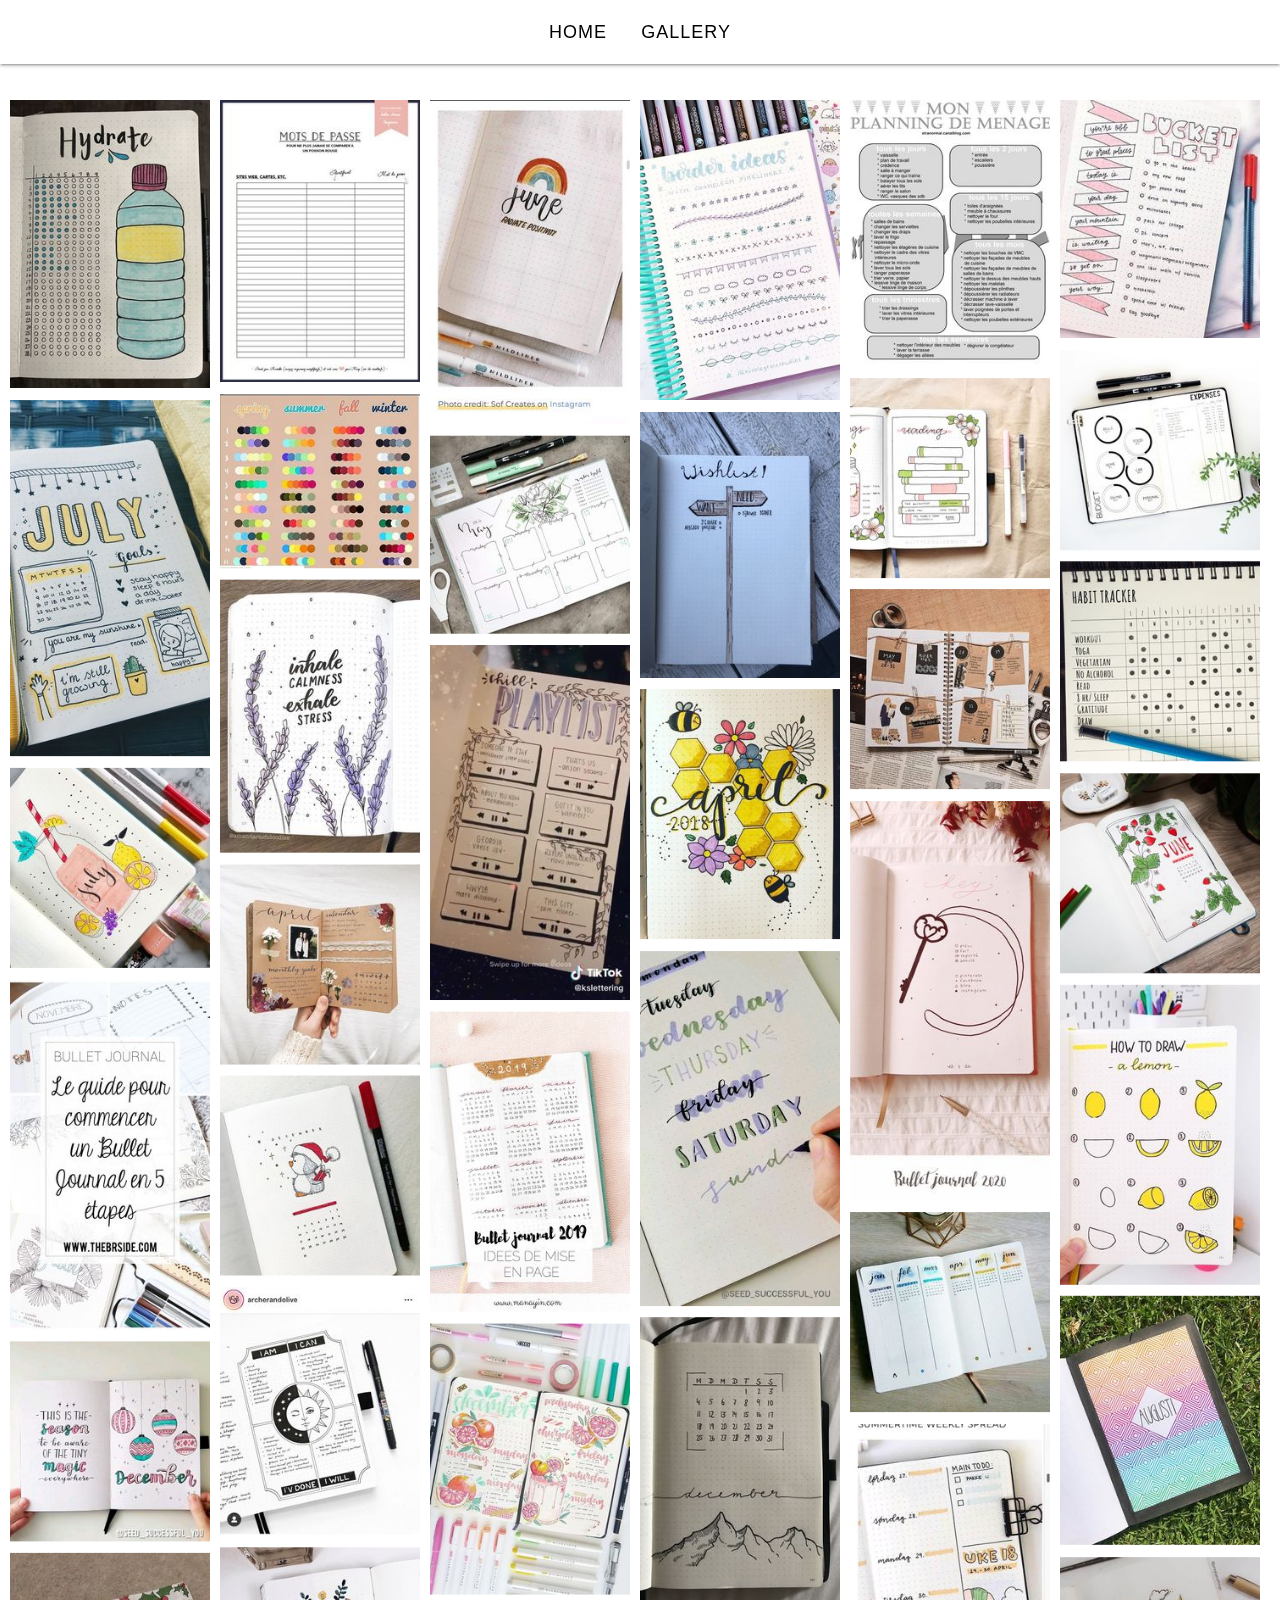
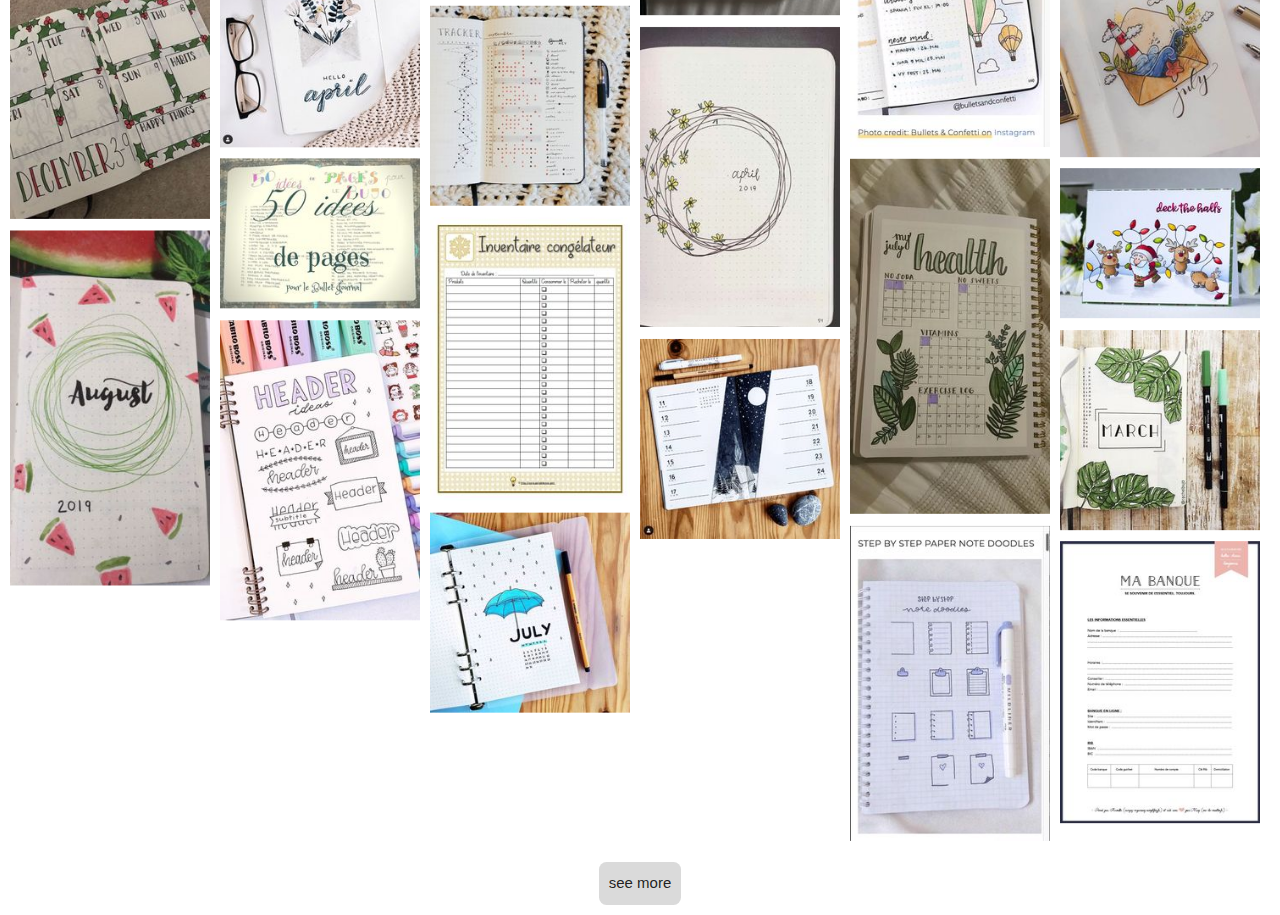
==== index.html @ d93757de "x" ====
<!DOCTYPE html>
<html>
    <head>


        <script src="https://ajax.googleapis.com/ajax/libs/jquery/3.5.1/jquery.min.js"></script>

        <script src="masonry.pkgd.min.js"></script>
        <script src="imagesloaded.js"></script>

         <link type="text/css" rel="stylesheet" href="lib/materialize/css/materialize.min.css"  media="screen,projection"/>
         <link rel="stylesheet" type="text/css" href="mystyle.css">
    </head>
<body>


  <nav class="nav-center" role="navigation">
     <div class="nav-wrapper">

         <ul id="nav-mobile">
             <li><a href="#">Home</a></li>
             <li><a href="#study">Gallery</a></li>
         </ul>
     </div>
 </nav>


    <div class="grid">

    </div>
    <div id="seeMore">
      <div>
        see more
      </div>
      </div>

</body>
    <script src="myScript.js"></script>
</html>
---- mystyle.css ----
body{
    margin: 0;
}
.grid {
    margin: 10px;
    margin-top: 100px;
    
}
.grid-item {
    width: 200px;
    margin-bottom: 5px;

}
.grid-item--width2 { width: 400px; }


img{
    width: 100%;
}


#seeMore{
  display: flex;
  align-items: center;
  justify-content: center;
  margin-bottom: 10px;
}
#seeMore div{
  padding: 10px;
  background: #dadada;
  border-radius: 0.5rem;
  text-align: center;
  cursor: pointer;
}











nav{
        position: fixed;
        top: 0px;
        background-color: rgba(255, 255, 255, 0.67);
      }
      nav .nav-wrapper {
      }
      .downloadCSV{
        width: 25px !important;
        position: relative;
        top: 7px;
      }
      div.tooltip {
        position: absolute;
        text-align: center;
        display: inline-block;
        /* width: 100; */
        /* height: 28px; */
        padding: 7px;
        border-radius: 5px;
        font: 12px sans-serif;
        background: rgb(153, 180, 214);
        /* border: 0px; */
        /* border: solid 0.5px dimgrey; */
        pointer-events: none;
        font-family: -apple-system,system-ui,BlinkMacSystemFont,"Segoe UI",Roboto,"Helvetica Neue",Arial,sans-serif;
      }

      nav.nav-center ul {
          text-align: center;
      }
      nav.nav-center ul li {
          display: inline;
          float: none;
          text-transform: uppercase;
      }
      nav.nav-center ul li a {
        display: inline-block;
        color: black;
        font-size: 18px;
        text-transform: uppercase;
        font-weight: 400;
        letter-spacing: 1px;
        color: black;
        /* background-color: rgba(255, 255, 255, 0.24); */
      }

      .navigation{
      background-color: rgba(255, 255, 255, 1);
  }
  .navigation li{
      display: inline-block;
      float: none;
  }
  .navigation ul{
      float: none;
      margin: 0 auto;
      display: block;
      text-align: center;
  }
  .navigation a {

      text-transform: uppercase;
      font-weight: 400;
      letter-spacing: 1px;
      color: black;
  }
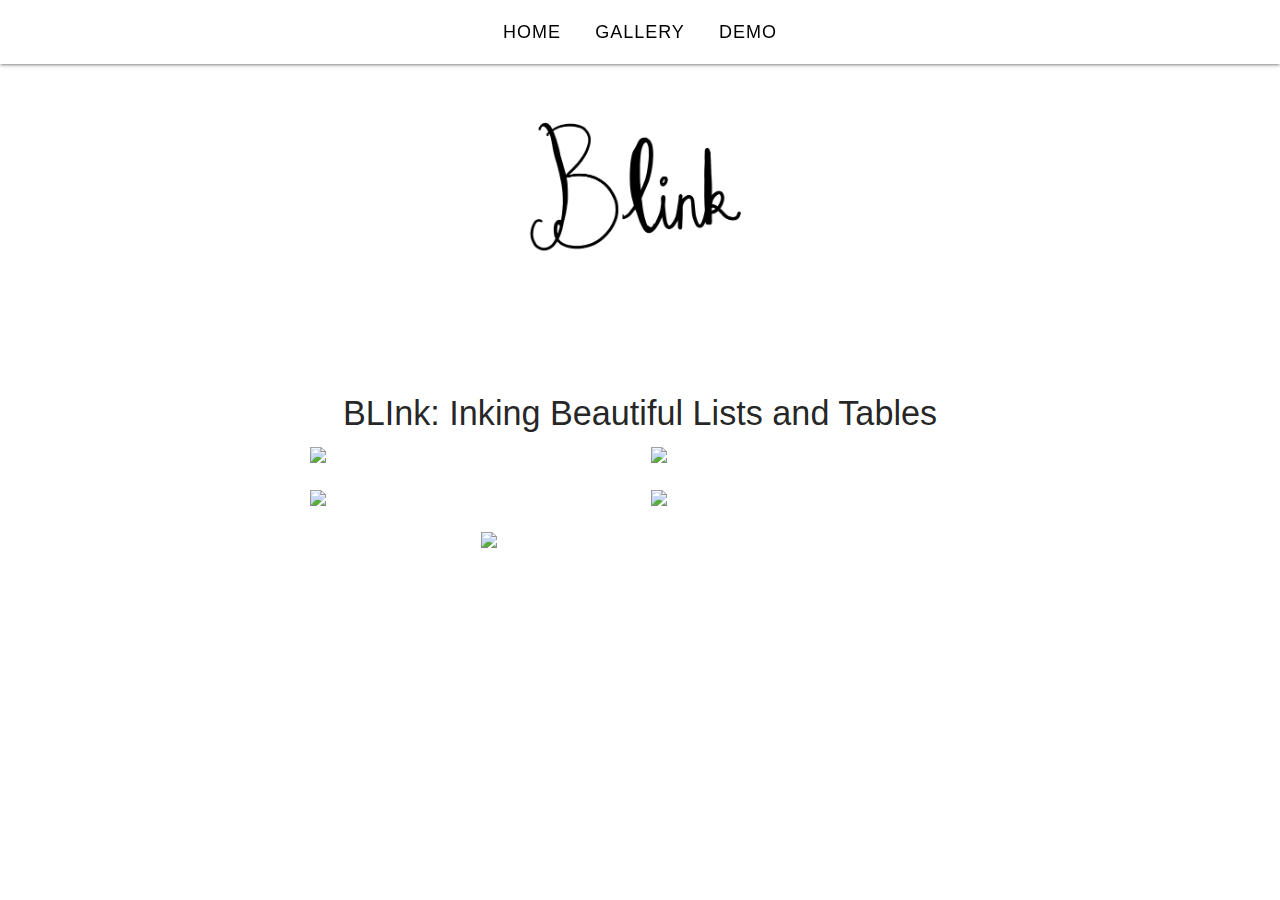
==== commit e571764e: "x" ====
--- a/index.html
+++ b/index.html
@@ -18,22 +18,49 @@
      <div class="nav-wrapper">
 
          <ul id="nav-mobile">
-             <li><a href="#">Home</a></li>
-             <li><a href="#study">Gallery</a></li>
+            <li><a href="index.html">Home</a></li>
+            <li><a href="examples.html">Gallery</a></li>
+            <li><a href="usecases.html">Demo</a></li>
          </ul>
      </div>
  </nav>
+ <!-- <div class="intro-header">
+
+</div> -->
 
 
-    <div class="grid">
 
+    <div id='image'>
+
+        <img src='images/blink.png' />
     </div>
-    <div id="seeMore">
-      <div>
-        see more
-      </div>
+
+    <div class="row">
+        <div class="col m8 offset-m2 headTitle center">
+          <h4>BLInk: Inking Beautiful Lists and Tables</h4>
+        </div>
+       
+        <div class="col m6 offset-m3 justify">
+            <!-- When editing or reviewing a document, people directly overlay ink marks on content. For instance, they underline words, or circle elements in a figure. These overlay marks often accompany in-context annotations in the form of handwritten footnotes and marginalia. People tend to put annotations close to the content that elicited them, but have to compose with the often-limited whitespace. We introduce SpaceInk, a design space of pen+touch techniques that make room for in-context annotations by dynamically reflowing documents. We identify representative techniques in this design space, spanning both new ones and existing ones. We evaluate them in a user study, with results that inform the design of a prototype system. Our system lets users concentrate on capturing fleeting thoughts, streamlining the overall annotation process by enabling the fluid inverleaving of space-making gestures with freeform ink.</div> -->
       </div>
 
+
+    <div id= "content">
+        <div class="row" class='examples'>
+            <div class="col s4 offset-s2"><img src='images/capture (1).png' /></div>
+            <div class="col s4"><img src='images/capture (2).png' /></div>
+            
+        </div>    
+        <div class="row" class='examples'>
+            <div class="col s4 offset-s2"><img src='images/capture (3).png' /></div>
+            <div class="col s4"><img src='images/capture (4).png' /></div>
+        </div>
+        <div class="row" class='examples'>
+            
+            <div class="col s4 offset-s4"><img src='images/capture (5).png' /></div> 
+        </div>
+    </div>
+
 </body>
-    <script src="myScript.js"></script>
+    
 </html>
--- a/mystyle.css
+++ b/mystyle.css
@@ -12,10 +12,43 @@
 
 }
 .grid-item--width2 { width: 400px; }
-
+#examples{
+  margin-top: 50px;
+  
+}
 
 img{
     width: 100%;
+}
+video{
+  width: 100%;
+}
+#content{
+  margin: auto;
+  margin-top: 100px;
+  width: 80%;
+}
+#image{
+  width: 250px;
+  margin: auto;
+  margin-top: 100px;
+}
+.intro-header{
+  background: url('images/capture3.png');
+  background-size: 100%;
+  background-position-y: -150px;
+  background-repeat: no-repeat;
+  height: 300px;
+  overflow-y: hidden;
+  overflow-x: hidden;
+  object-fit: cover;
+
+}
+.container{
+  overflow-x: hidden;
+  width: 100%;
+  min-height: 1000px;
+  text-align: justify;
 }
 
 
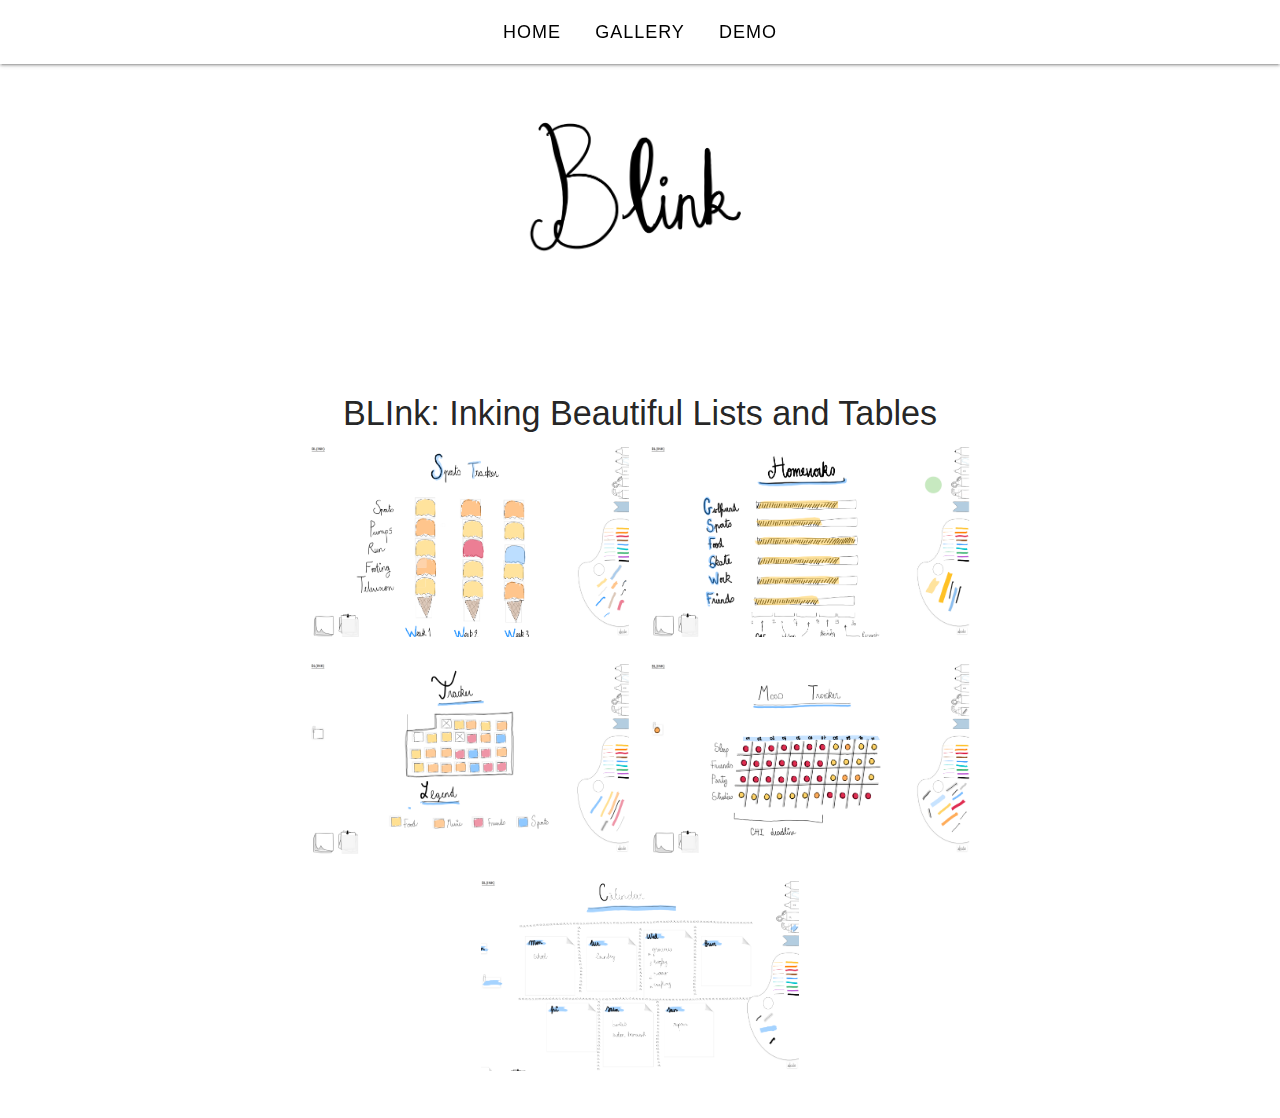
==== commit 4d77d24c: "x" ====
--- a/index.html
+++ b/index.html
@@ -47,7 +47,7 @@
 
     <div id= "content">
         <div class="row" class='examples'>
-            <div class="col s4 offset-s2"><img src='images/capture (1).png' /></div>
+            <div class="col s4 offset-s2"><img src='images/capture (1).PNG' /></div>
             <div class="col s4"><img src='images/capture (2).png' /></div>
             
         </div>    
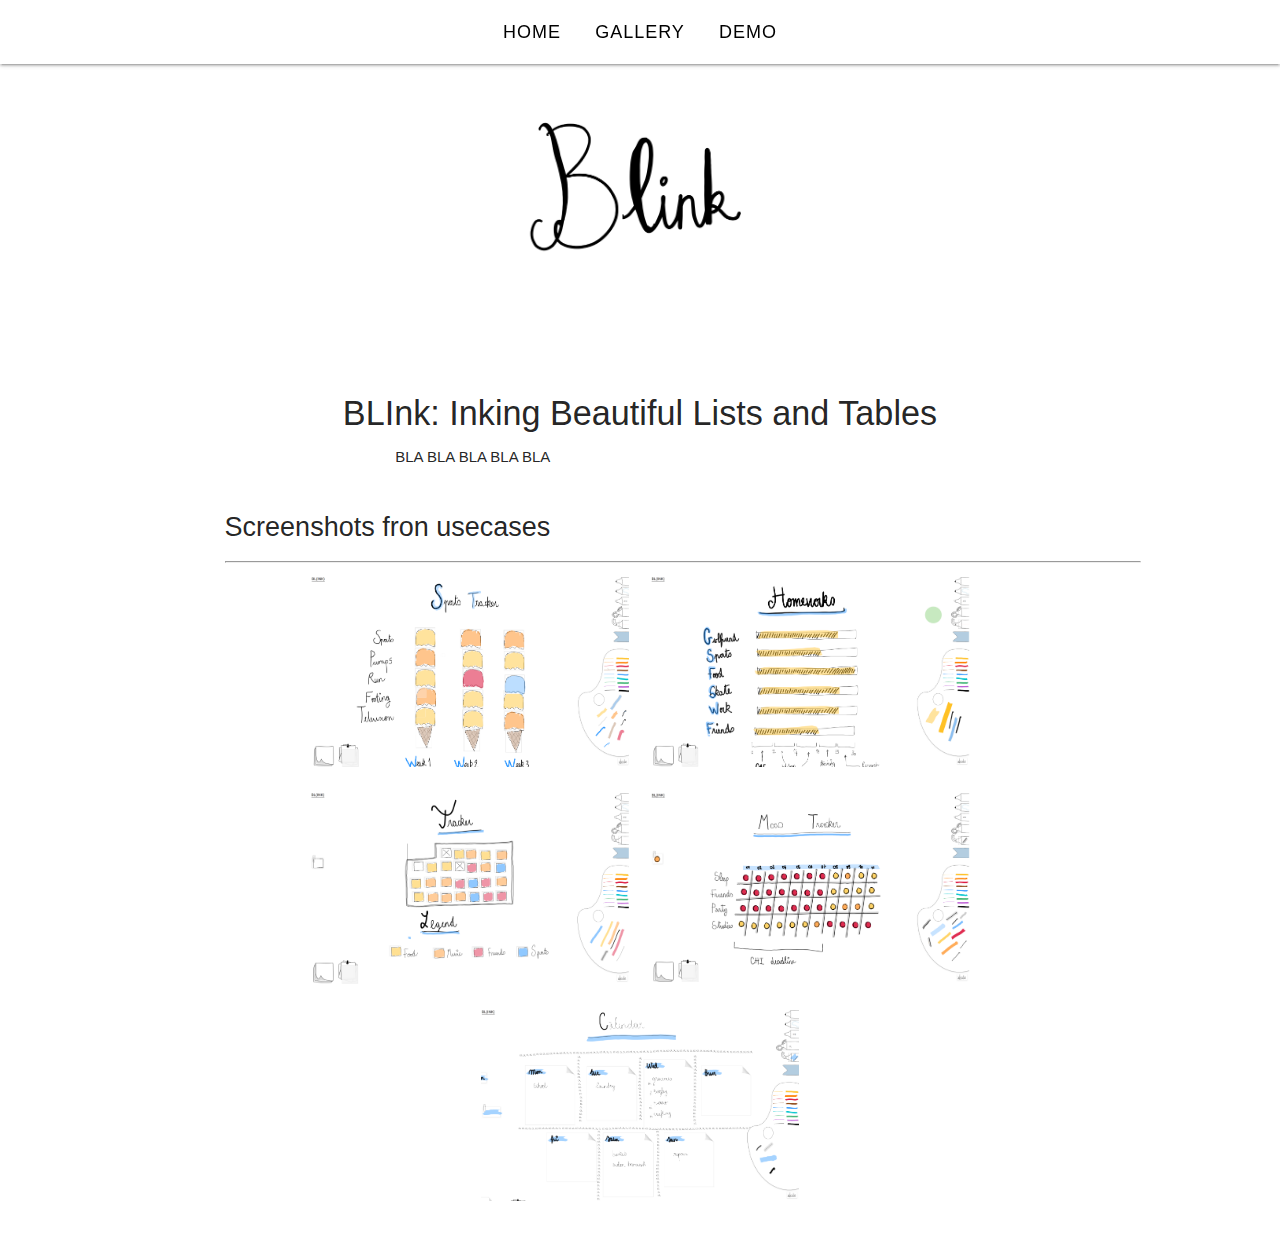
==== commit 7c503470: "x" ====
--- a/index.html
+++ b/index.html
@@ -35,17 +35,28 @@
         <img src='images/blink.png' />
     </div>
 
-    <div class="row">
-        <div class="col m8 offset-m2 headTitle center">
-          <h4>BLInk: Inking Beautiful Lists and Tables</h4>
+    <div id= "content">
+        <div class="row">
+            <div class="col m8 offset-m2 headTitle center">
+            <h4>BLInk: Inking Beautiful Lists and Tables</h4>
+            </div>
+        
+            <div class="col m6 offset-m3 justify">
+                BLA BLA BLA BLA BLA
+            </div>
+
+        <br/>
+        <br/>
+        <br/>
+        <br/>
+        <br/>
+        <br/>
+    
+ 
+        <div class="col m11 offset-m1 headTitle" style="font-size:180%">
+            Screenshots fron usecases
+        <hr>
         </div>
-       
-        <div class="col m6 offset-m3 justify">
-            <!-- When editing or reviewing a document, people directly overlay ink marks on content. For instance, they underline words, or circle elements in a figure. These overlay marks often accompany in-context annotations in the form of handwritten footnotes and marginalia. People tend to put annotations close to the content that elicited them, but have to compose with the often-limited whitespace. We introduce SpaceInk, a design space of pen+touch techniques that make room for in-context annotations by dynamically reflowing documents. We identify representative techniques in this design space, spanning both new ones and existing ones. We evaluate them in a user study, with results that inform the design of a prototype system. Our system lets users concentrate on capturing fleeting thoughts, streamlining the overall annotation process by enabling the fluid inverleaving of space-making gestures with freeform ink.</div> -->
-      </div>
-
-
-    <div id= "content">
         <div class="row" class='examples'>
             <div class="col s4 offset-s2"><img src='images/capture (1).PNG' /></div>
             <div class="col s4"><img src='images/capture (2).png' /></div>
--- a/mystyle.css
+++ b/mystyle.css
@@ -80,6 +80,7 @@
         position: fixed;
         top: 0px;
         background-color: rgba(255, 255, 255, 0.67);
+        z-index: 1;
       }
       nav .nav-wrapper {
       }
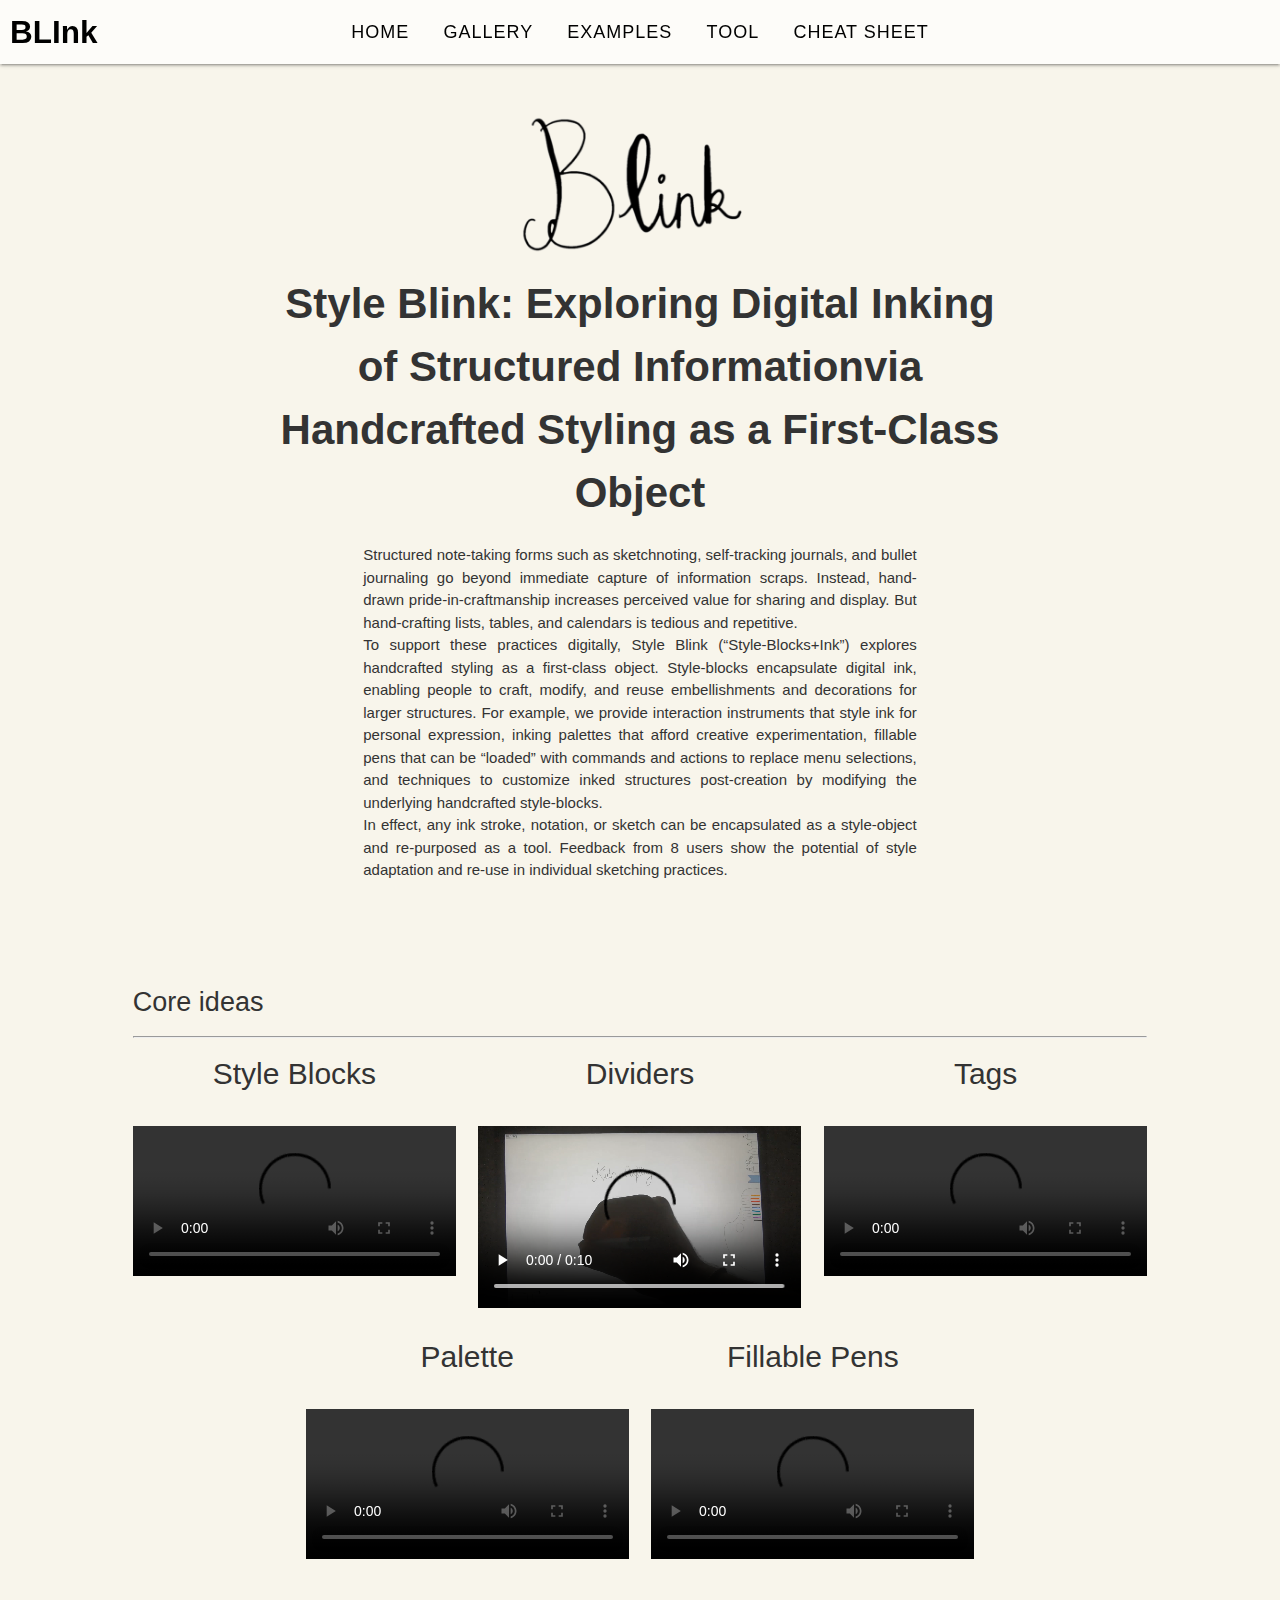
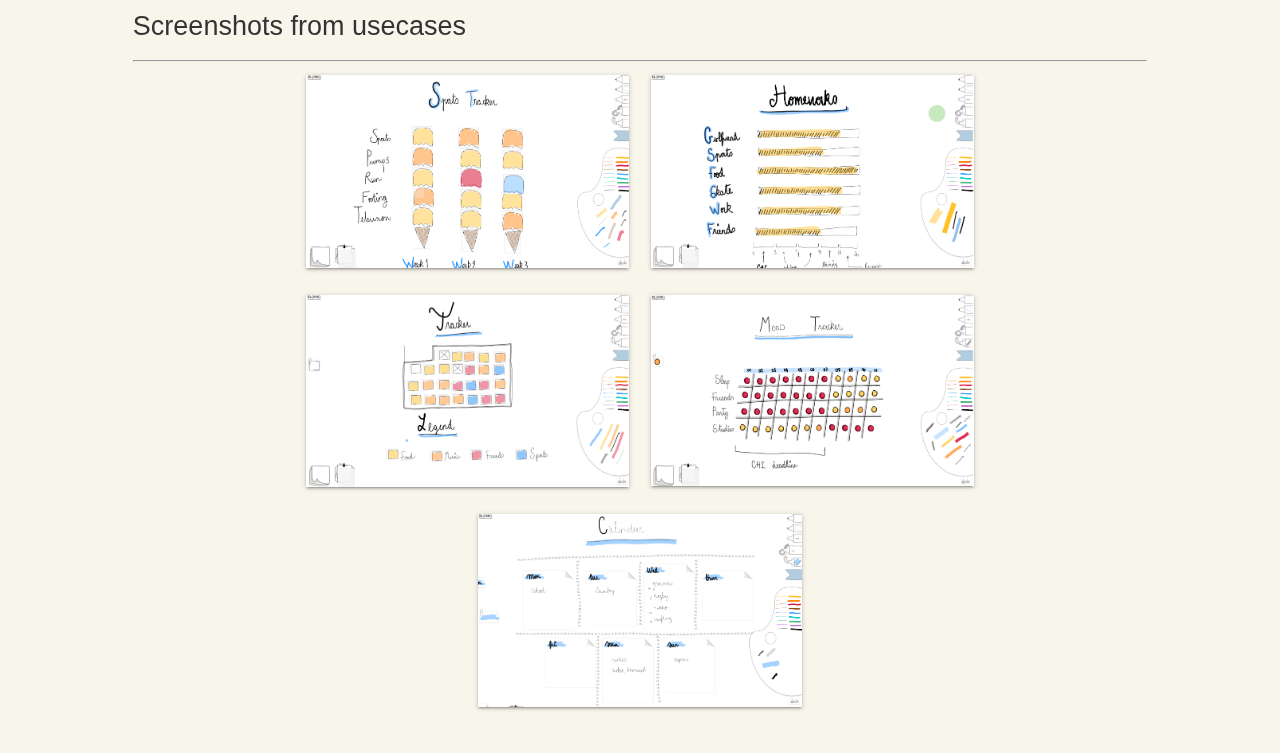
==== commit 528c2652: "x" ====
--- a/index.html
+++ b/index.html
@@ -2,28 +2,32 @@
 <html>
     <head>
 
+        <link href="https://fonts.googleapis.com/css?family=Noto+Sans|Roboto+Mono|Work+Sans:400,700&display=swap" rel="stylesheet">
 
         <script src="https://ajax.googleapis.com/ajax/libs/jquery/3.5.1/jquery.min.js"></script>
 
-        <script src="masonry.pkgd.min.js"></script>
-        <script src="imagesloaded.js"></script>
+        <script src="lib/masonry.pkgd.min.js"></script>
+        <script src="lib/imagesloaded.js"></script>
 
          <link type="text/css" rel="stylesheet" href="lib/materialize/css/materialize.min.css"  media="screen,projection"/>
-         <link rel="stylesheet" type="text/css" href="mystyle.css">
+         <link rel="stylesheet" type="text/css" href="lib/mystyle.css">
     </head>
 <body>
 
 
-  <nav class="nav-center" role="navigation">
-     <div class="nav-wrapper">
-
-         <ul id="nav-mobile">
-            <li><a href="index.html">Home</a></li>
-            <li><a href="examples.html">Gallery</a></li>
-            <li><a href="usecases.html">Demo</a></li>
-         </ul>
-     </div>
- </nav>
+    <nav class="nav-center" role="navigation">
+        <div class="nav-wrapper">
+           <a href="#" class="brand-logo">BLInk</a>
+            <ul id="nav-mobile">
+               <li><a href="index.html">Home</a></li>
+               <!-- <li><a href="features.html">Features</a></li> -->
+               <li><a href="examples.html">Gallery</a></li>
+               <li><a href="usecases.html">Examples</a></li>
+               <li><a href="tool/index.html">Tool</a></li>
+               <li><a href="sheet.html">Cheat Sheet</a></li>
+            </ul>
+        </div>
+    </nav>
  <!-- <div class="intro-header">
 
 </div> -->
@@ -32,33 +36,92 @@
 
     <div id='image'>
 
-        <img src='images/blink.png' />
+        <img src='images/blink2.png' />
     </div>
+
+    <div id= "content" style="margin-top:0px;">
+
+
+        <div class="row">
+            <div class="col m8 offset-m2 headTitle2 center">
+            Style Blink: Exploring Digital Inking of Structured Informationvia Handcrafted Styling as a First-Class Object
+            </div>
+            <br/>
+            <div class="col m6 offset-m3 justify">
+                Structured note-taking forms such as sketchnoting, self-tracking journals, and bullet journaling go beyond immediate capture of information scraps. 
+                Instead, hand-drawn pride-in-craftmanship increases perceived value for sharing and display. 
+                But hand-crafting lists, tables, and calendars is tedious and repetitive. 
+                <br/>
+                To support these practices digitally, Style Blink (“Style-Blocks+Ink”) explores handcrafted styling as a first-class object. 
+                Style-blocks encapsulate digital ink, enabling people to craft, modify, and reuse embellishments and decorations for larger structures. 
+                For example, we provide interaction instruments that style ink for personal expression, inking palettes that afford creative experimentation, fillable pens that can be “loaded” with commands and actions to replace menu selections, and techniques to customize inked structures post-creation by modifying the underlying handcrafted style-blocks. 
+                <br/>
+                In effect, any ink stroke, notation, or sketch can be encapsulated as a style-object and re-purposed as a tool. 
+                Feedback from 8 users show the potential of style adaptation and re-use in individual sketching practices.
+            </div>
+
+    </div>
+
+
 
     <div id= "content">
         <div class="row">
-            <div class="col m8 offset-m2 headTitle center">
-            <h4>BLInk: Inking Beautiful Lists and Tables</h4>
+            <div class="col m12 offset-m0 headTitle" style="font-size:180%">
+                Core ideas
+            <hr>
+            
+        </div>
+        <div class="row">
+            <div class="col m4  featureHeader" >
+                Style Blocks
             </div>
-        
-            <div class="col m6 offset-m3 justify">
-                BLA BLA BLA BLA BLA
+            <div class="col m4  featureHeader">
+                Dividers
+      
+            </div>
+            <div class="col m4 featureHeader">
+                Tags
+       
             </div>
 
-        <br/>
-        <br/>
-        <br/>
-        <br/>
-        <br/>
-        <br/>
-    
+           
+            
+        </div>
+        <div class="row" class='examples'>
+            <div class="col m4"><div class="subheader"><video controls=""><source src="images/Blocks.mp4" type="video/mp4"></video></div></div>
+            <div class="col m4"><div class="subheader"><video controls=""><source src="images/Dividers.mp4" type="video/mp4"></video></div></div>
+            <div class="col m4"><div class="subheader"><video controls=""><source src="images/Tags.mp4" type="video/mp4"></video></div></div>
+            
+        </div>  
+
+
+        <div class="row">
+            <div class="col m4 offset-m2 featureHeader" >
+                Palette
+            </div>
+            <div class="col m4  featureHeader">
+                Fillable Pens
+      
+            </div>
+
+        </div>
+        <div class="row" class='examples'>
+            <div class="col m4 offset-m2"><div class="subheader"><video controls=""><source src="images/Palette.mp4" type="video/mp4"></video></div></div>
+            <div class="col m4"><div class="subheader"><video controls=""><source src="images/FillablePens.mp4" type="video/mp4"></video></div></div>
+
+        </div>  
+
+
+    </div>
+
+    <div class="row">
  
-        <div class="col m11 offset-m1 headTitle" style="font-size:180%">
-            Screenshots fron usecases
+        <div class="col m12 offset-m0 headTitle" style="font-size:180%">
+            Screenshots from usecases
         <hr>
         </div>
         <div class="row" class='examples'>
-            <div class="col s4 offset-s2"><img src='images/capture (1).PNG' /></div>
+            <div class="col s4 offset-s2"><img src='images/capture (1).png' /></div>
             <div class="col s4"><img src='images/capture (2).png' /></div>
             
         </div>    
--- a/lib/mystyle.css
+++ b/lib/mystyle.css
@@ -0,0 +1,177 @@
+body{
+    margin: 0;
+    /* font: 14px/1.5 "Work Sans", sans-serif; */
+
+    background-color: #f8f5eb;
+    /* background-image: url('../images/noise.png'); */
+    color: #333;
+}
+.grid {
+    margin: 10px;
+    margin-top: 100px;
+    
+}
+.justify{
+  text-align: justify;
+}
+h1{
+  font-weight: bold;
+}
+.headTitle2{
+  /* font-weight: bold */
+  font-weight: 700 !important;
+  font-size: 42px;
+  margin-bottom: 20px;;
+}
+
+.featureHeader{
+  font-size: 30px;
+    font-weight: 300;
+    margin-bottom: 10px;
+    text-align: center;
+}
+.brand-logo{
+  color: black !important;
+  font-weight: bold !important;
+  padding-left: 10px !important;
+}
+.grid-item {
+    width: 200px;
+    margin-bottom: 5px;
+
+}
+.grid-item--width2 { width: 400px; }
+#examples{
+  margin-top: 50px;
+  
+}
+
+img{
+    width: 100%;
+}
+video{
+  width: 100%;
+}
+#content{
+  margin: auto;
+  margin-top: 100px;
+  width: 90%;
+}
+#image{
+  width: 250px;
+  margin: auto;
+  margin-top: 100px;
+}
+.intro-header{
+  background: url('images/capture3.png');
+  background-size: 100%;
+  background-position-y: -150px;
+  background-repeat: no-repeat;
+  height: 300px;
+  overflow-y: hidden;
+  overflow-x: hidden;
+  object-fit: cover;
+
+}
+.container{
+  overflow-x: hidden;
+  width: 100%;
+  min-height: 1000px;
+  text-align: justify;
+}
+
+
+#seeMore{
+  display: flex;
+  align-items: center;
+  justify-content: center;
+  margin-bottom: 10px;
+}
+#seeMore div{
+  padding: 10px;
+  background: #dadada;
+  border-radius: 0.5rem;
+  text-align: center;
+  cursor: pointer;
+}
+
+
+.col img {
+  box-shadow: 0 2px 2px 0 rgba(0,0,0,0.14), 0 3px 1px -2px rgba(0,0,0,0.12), 0 1px 5px 0 rgba(0,0,0,0.2);
+}
+
+
+
+
+
+
+
+
+nav{
+        position: fixed;
+        top: 0px;
+        background-color: rgba(255, 255, 255, 0.67);
+        z-index: 1;
+      }
+      nav .nav-wrapper {
+      }
+      .downloadCSV{
+        width: 25px !important;
+        position: relative;
+        top: 7px;
+      }
+      div.tooltip {
+        position: absolute;
+        text-align: center;
+        display: inline-block;
+        /* width: 100; */
+        /* height: 28px; */
+        padding: 7px;
+        border-radius: 5px;
+        font: 12px sans-serif;
+        background: rgb(153, 180, 214);
+        /* border: 0px; */
+        /* border: solid 0.5px dimgrey; */
+        pointer-events: none;
+        font-family: -apple-system,system-ui,BlinkMacSystemFont,"Segoe UI",Roboto,"Helvetica Neue",Arial,sans-serif;
+      }
+
+      nav.nav-center ul {
+          text-align: center;
+      }
+      nav.nav-center ul li {
+          display: inline;
+          float: none;
+          text-transform: uppercase;
+      }
+      nav.nav-center ul li a {
+        display: inline-block;
+        color: black;
+        font-size: 18px;
+        text-transform: uppercase;
+        font-weight: 400;
+        letter-spacing: 1px;
+        color: black;
+        /* background-color: rgba(255, 255, 255, 0.24); */
+      }
+
+      .navigation{
+      background-color: rgba(255, 255, 255, 1);
+  }
+  .navigation li{
+      display: inline-block;
+      float: none;
+  }
+  .navigation ul{
+      float: none;
+      margin: 0 auto;
+      display: block;
+      text-align: center;
+  }
+  .navigation a {
+
+      text-transform: uppercase;
+      font-weight: 400;
+      letter-spacing: 1px;
+      color: black;
+  }
